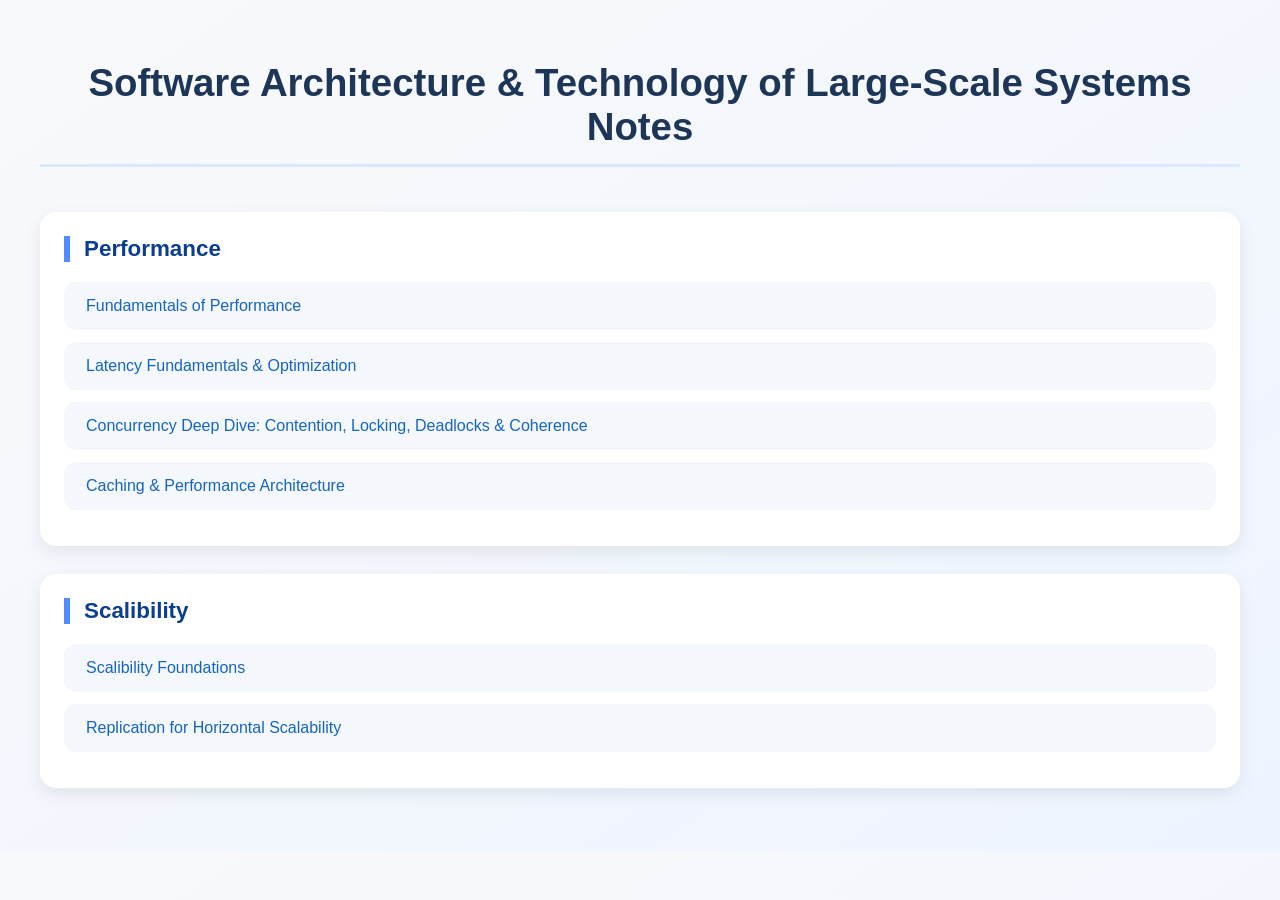
==== index.html @ de47c6c3 "Add link to Replication for Horizontal Scalability" ====
<!DOCTYPE html>
<html>
<head>
    <title>Software Architecture & Technology of Large-Scale Systems</title>
    <link rel="stylesheet" href="assets/style.css">
</head>
<body>

    <h1>Software Architecture & Technology of Large-Scale Systems Notes</h1>

    <div class="topic">
        <h2>Performance</h2>
        <ul class="subtopics">
            <li><a href="Performance/Fundamentals_of_Performance.html">Fundamentals of Performance</a></li>
            <li><a href="Performance/Latency_Fundamentals_&_Optimization.html">Latency Fundamentals & Optimization</a></li>
            <li><a href="Performance/Concurrency_Deep_Dive:_Contention,_Locking,_Deadlocks_&_Coherence.html">Concurrency Deep Dive: Contention, Locking, Deadlocks & Coherence</a></li>
            <li><a href="Performance/Caching_&_Performance_Architecture.html">Caching & Performance Architecture</a></li>
        </ul>
    </div>

    <div class="topic">
        <h2>Scalibility</h2>
        <ul class="subtopics">
            <li><a href="Scalibility/Scalibility Foundations.html">Scalibility Foundations</a></li>
            <li><a href="Scalibility/Replication for Horizontal Scalability.html">Replication for Horizontal Scalability</a></li>
        </ul>
    </div>
</body>
</html>
---- assets/style.css ----
body {
    max-width: 1200px;
    margin: auto;
    padding: 35px 25px;
    font-family: Arial, sans-serif;
    background: linear-gradient(to bottom right, #f8f9fa, #eef4ff);
    color: #222;
}

/* Main Title */
h1 {
    text-align: center;
    margin-bottom: 45px;
    font-size: 2.4rem;
    font-weight: 700;
    color: #1d3557;
    padding-bottom: 15px;
    border-bottom: 3px solid #dbe7ff;
}

/* Topic Group Card */
.topic {
    background: white;
    padding: 24px;
    margin-bottom: 28px;
    border-radius: 16px;
    box-shadow: 0 6px 18px rgba(0, 0, 0, 0.08);
    transition: transform 0.25s ease, box-shadow 0.25s ease;
}

.topic:hover {
    transform: translateY(-4px);
    box-shadow: 0 12px 24px rgba(0, 0, 0, 0.12);
}

/* Section Heading */
h2 {
    margin-top: 0;
    margin-bottom: 20px;
    color: #0b3d91;
    font-size: 1.4rem;
    font-weight: 700;
    border-left: 6px solid #4f8cff;
    padding-left: 14px;
}

/* Topic List */
.subtopics {
    list-style: none;
    padding-left: 0;
    margin: 0;
}

/* Each Subtopic */
.subtopics li {
    margin: 12px 0;
    padding: 0;
    border-radius: 12px;
    overflow: hidden;
}

/* Full Row Clickable */
.subtopics li a {
    display: block;
    padding: 15px 18px;
    background: #f4f7fc;
    color: #1565c0;
    text-decoration: none;
    font-weight: 500;
    border-left: 4px solid transparent;
    transition: all 0.25s ease;
}

/* Hover Effects */
.subtopics li a:hover {
    background: #e8f1ff;
    border-left: 4px solid #4f8cff;
    color: #0b3d91;
    transform: translateX(6px);
}

/* Mobile Responsive */
@media (max-width: 768px) {
    body {
        padding: 20px 15px;
    }

    h1 {
        font-size: 1.8rem;
    }

    h2 {
        font-size: 1.15rem;
    }

    .topic {
        padding: 18px;
    }

    .subtopics li a {
        padding: 13px 14px;
        font-size: 0.95rem;
    }
}
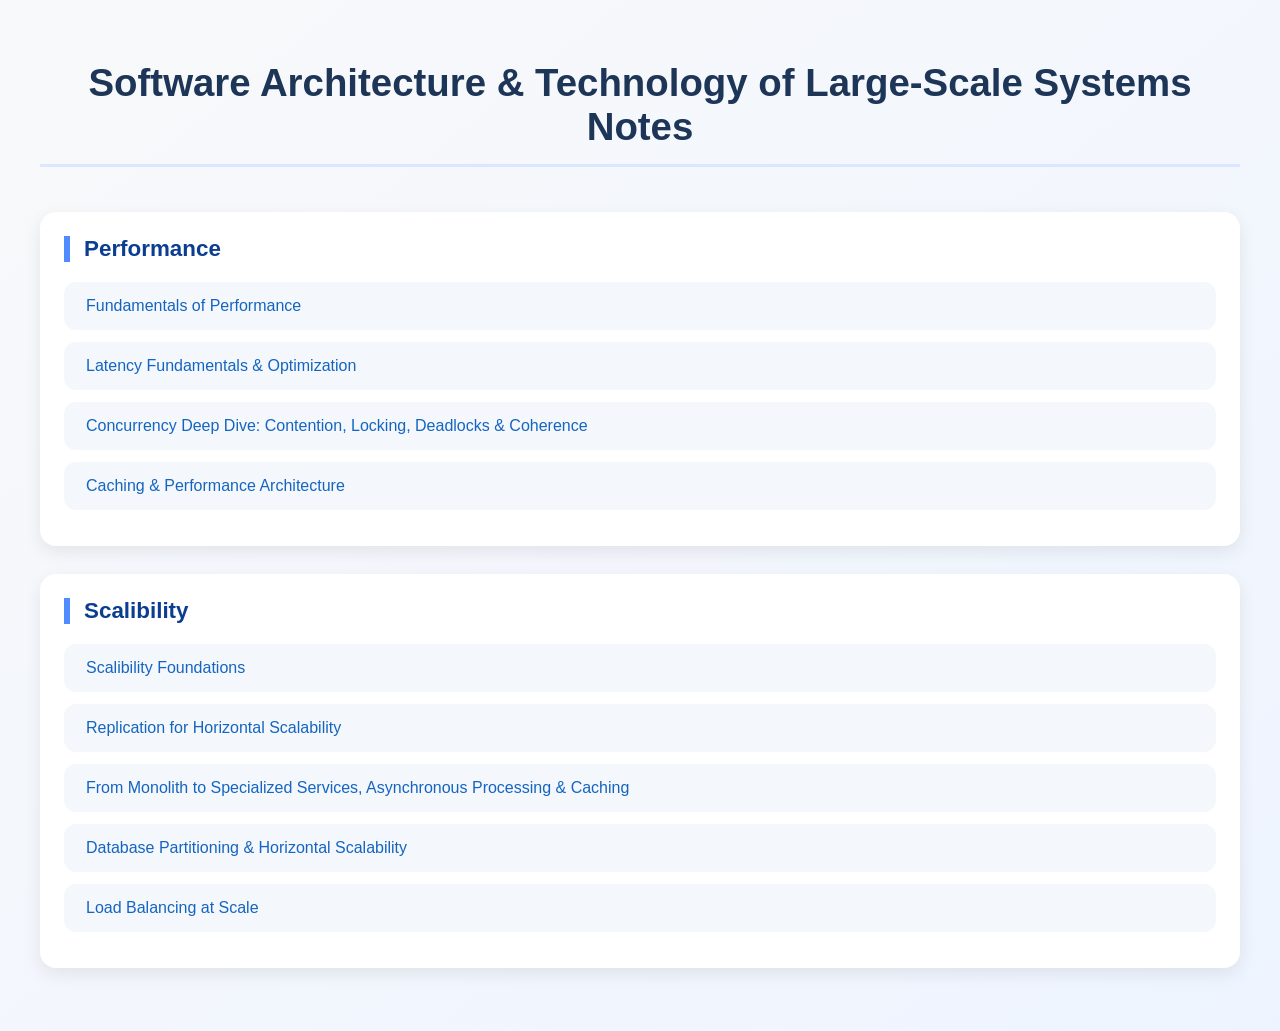
==== commit 4871612d: "Add links to scalability topics in index.html" ====
--- a/index.html
+++ b/index.html
@@ -21,8 +21,11 @@
     <div class="topic">
         <h2>Scalibility</h2>
         <ul class="subtopics">
-            <li><a href="Scalibility/Scalibility Foundations.html">Scalibility Foundations</a></li>
+            <li><a href="Scalibility/Scalability Foundations.html">Scalibility Foundations</a></li>
             <li><a href="Scalibility/Replication for Horizontal Scalability.html">Replication for Horizontal Scalability</a></li>
+            <li><a href="Scalibility/From Monolith to Specialized Services, Asynchronous Processing & Caching.html">From Monolith to Specialized Services, Asynchronous Processing & Caching</a></li>
+            <li><a href="Scalibility/Database Partitioning & Horizontal Scalability.html">Database Partitioning & Horizontal Scalability</a></li>
+            <li><a href="Scalibility/Load Balancing at Scale.html">Load Balancing at Scale</a></li>
         </ul>
     </div>
 </body>
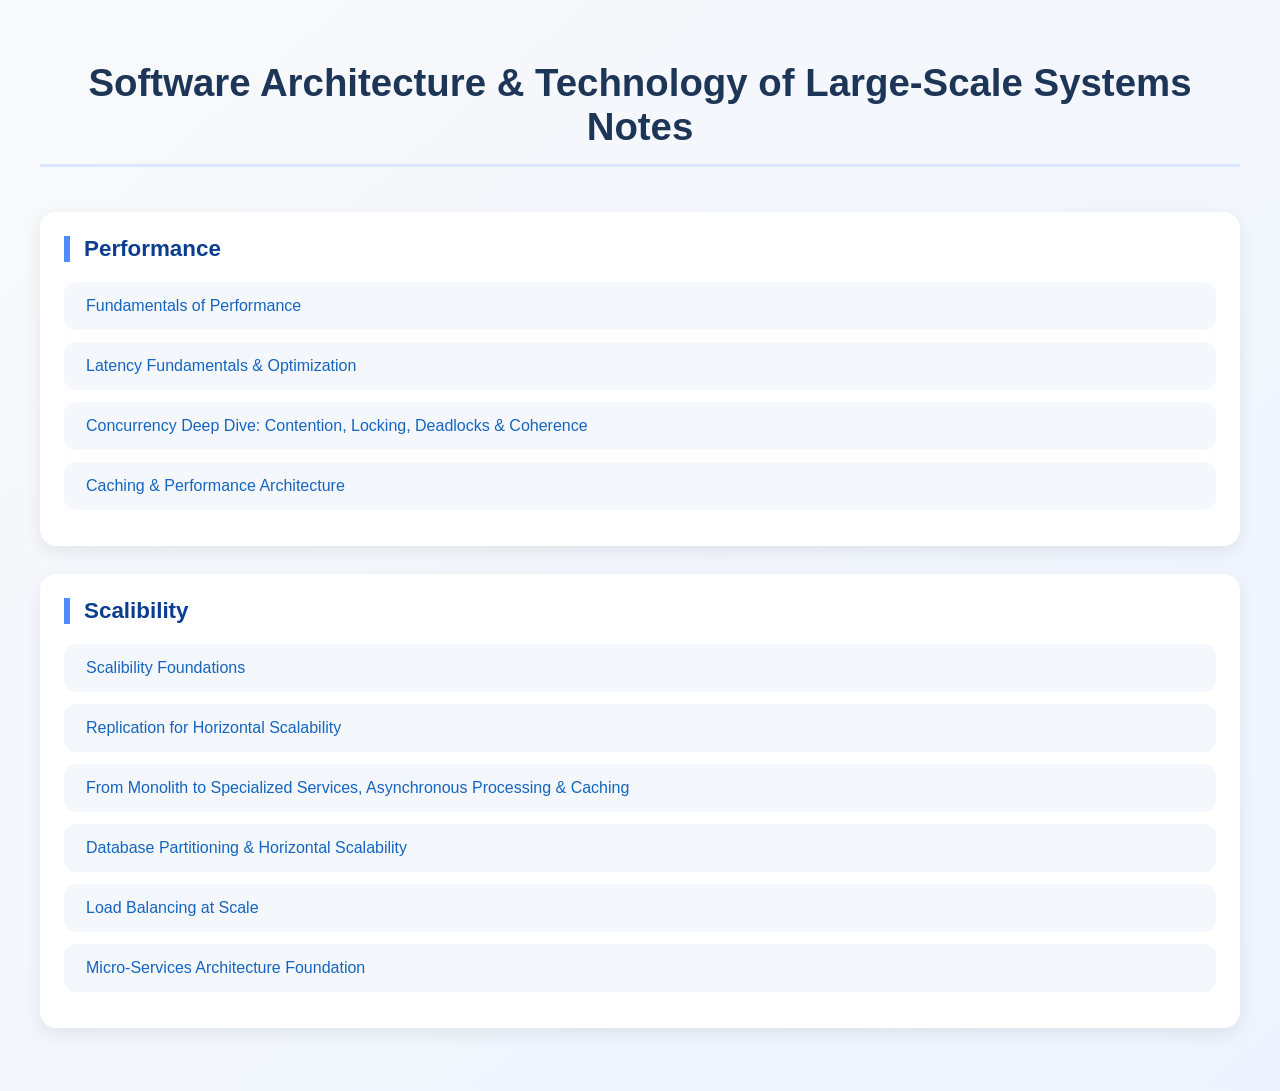
==== commit 72f28e9a: "Add link to Micro-Services Architecture Foundation" ====
--- a/index.html
+++ b/index.html
@@ -26,6 +26,7 @@
             <li><a href="Scalibility/From Monolith to Specialized Services, Asynchronous Processing & Caching.html">From Monolith to Specialized Services, Asynchronous Processing & Caching</a></li>
             <li><a href="Scalibility/Database Partitioning & Horizontal Scalability.html">Database Partitioning & Horizontal Scalability</a></li>
             <li><a href="Scalibility/Load Balancing at Scale.html">Load Balancing at Scale</a></li>
+            <li><a href="Scalibility/Micro-Services Architecture Foundation.html">Micro-Services Architecture Foundation</a></li>
         </ul>
     </div>
 </body>
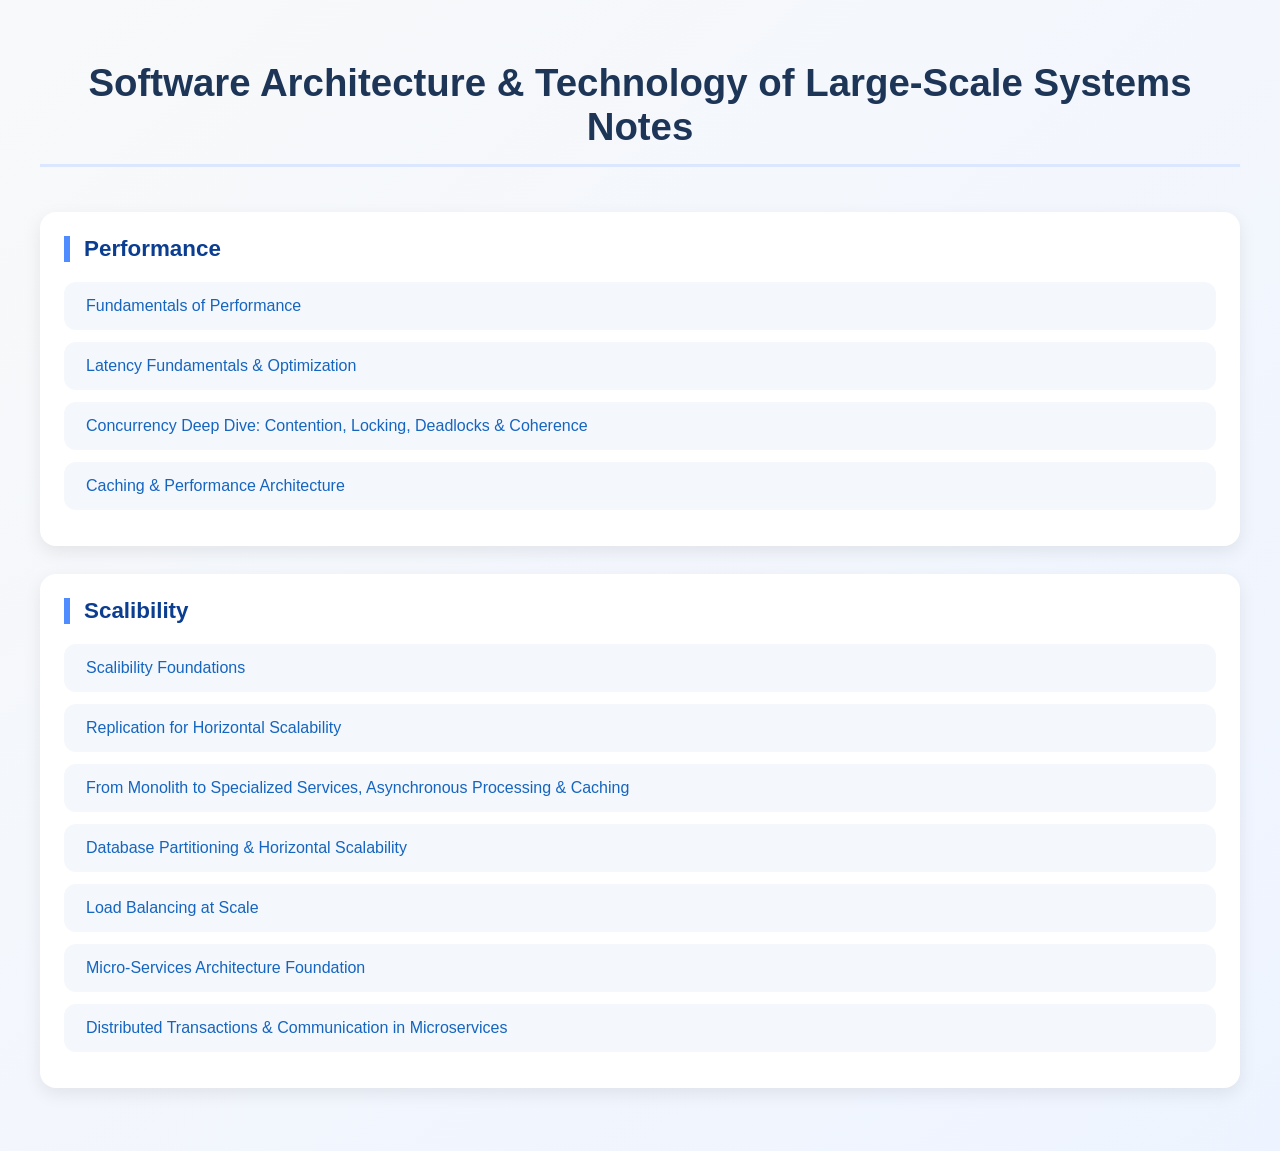
==== commit ae147282: "Add link for Distributed Transactions in Scalability section" ====
--- a/index.html
+++ b/index.html
@@ -27,6 +27,7 @@
             <li><a href="Scalibility/Database Partitioning & Horizontal Scalability.html">Database Partitioning & Horizontal Scalability</a></li>
             <li><a href="Scalibility/Load Balancing at Scale.html">Load Balancing at Scale</a></li>
             <li><a href="Scalibility/Micro-Services Architecture Foundation.html">Micro-Services Architecture Foundation</a></li>
+            <li><a href="ScalibilityDistributed Transactions & Communication in Microservices.html">Distributed Transactions & Communication in Microservices</a></li>
         </ul>
     </div>
 </body>
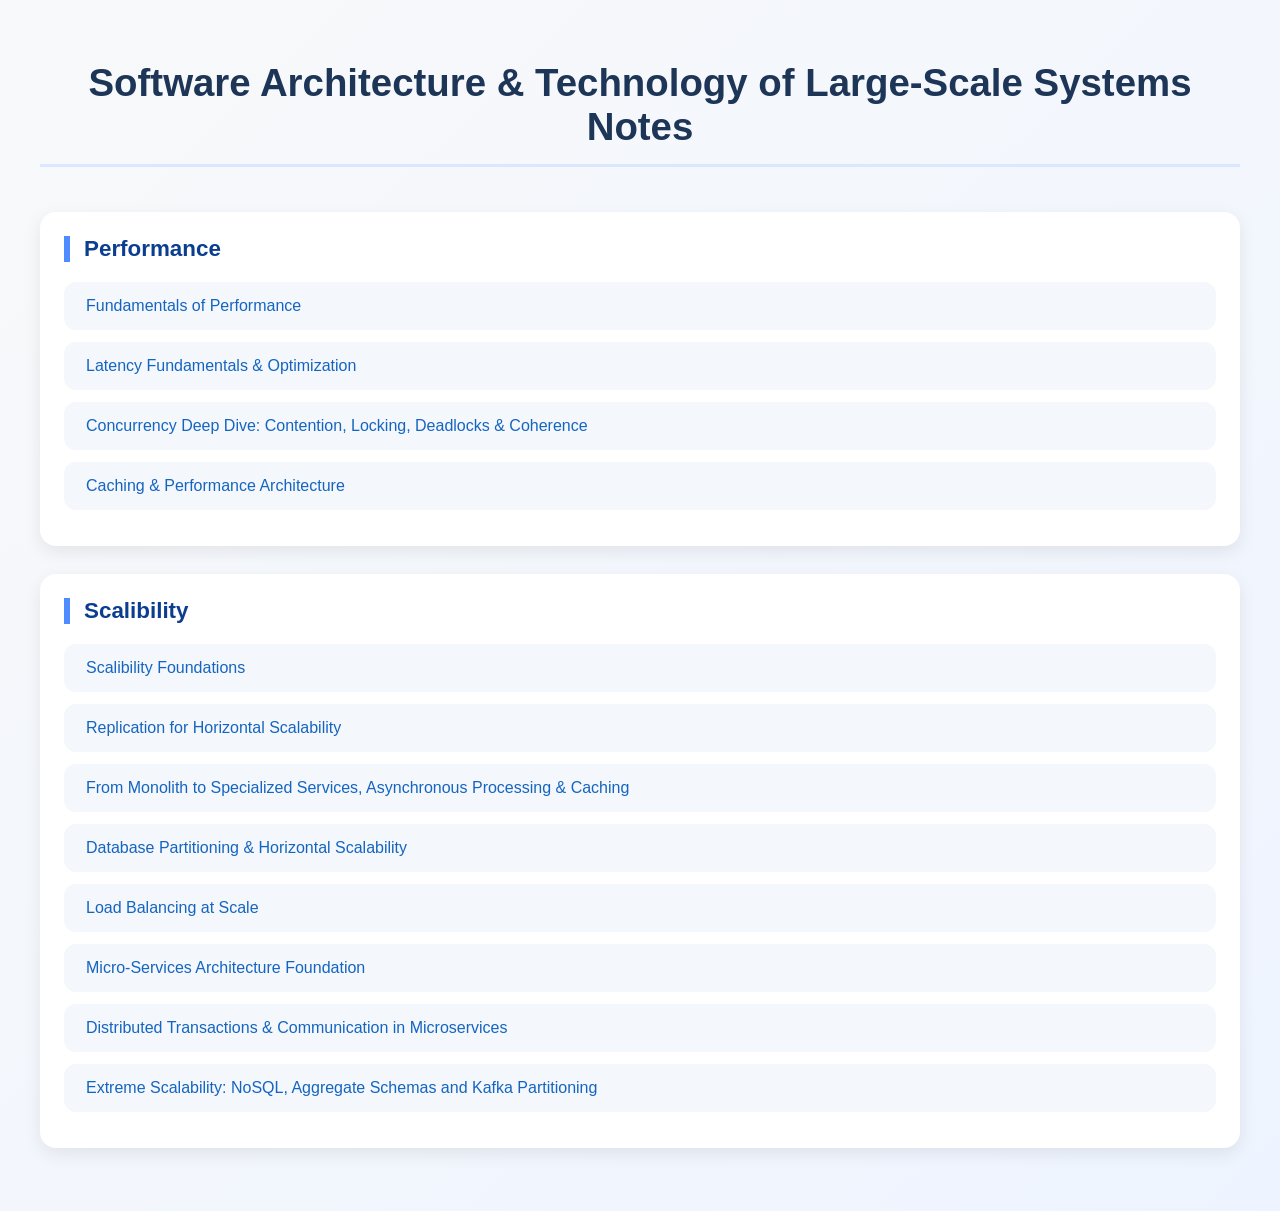
==== commit b3827a8c: "Add link for Extreme Scalability topic in index.html" ====
--- a/index.html
+++ b/index.html
@@ -27,7 +27,9 @@
             <li><a href="Scalibility/Database Partitioning & Horizontal Scalability.html">Database Partitioning & Horizontal Scalability</a></li>
             <li><a href="Scalibility/Load Balancing at Scale.html">Load Balancing at Scale</a></li>
             <li><a href="Scalibility/Micro-Services Architecture Foundation.html">Micro-Services Architecture Foundation</a></li>
-            <li><a href="ScalibilityDistributed Transactions & Communication in Microservices.html">Distributed Transactions & Communication in Microservices</a></li>
+            <li><a href="Scalibility/Distributed_Transactions_and_Communication_in_Microservices.html">Distributed Transactions & Communication in Microservices</a></li>
+            <li><a href="Scalibility/Extreme_Scalability_NoSQL,_Aggregate_Schemas_and_Kafka_Partitioning.html">Extreme Scalability: NoSQL, Aggregate Schemas and Kafka Partitioning</a></li>
+            
         </ul>
     </div>
 </body>
